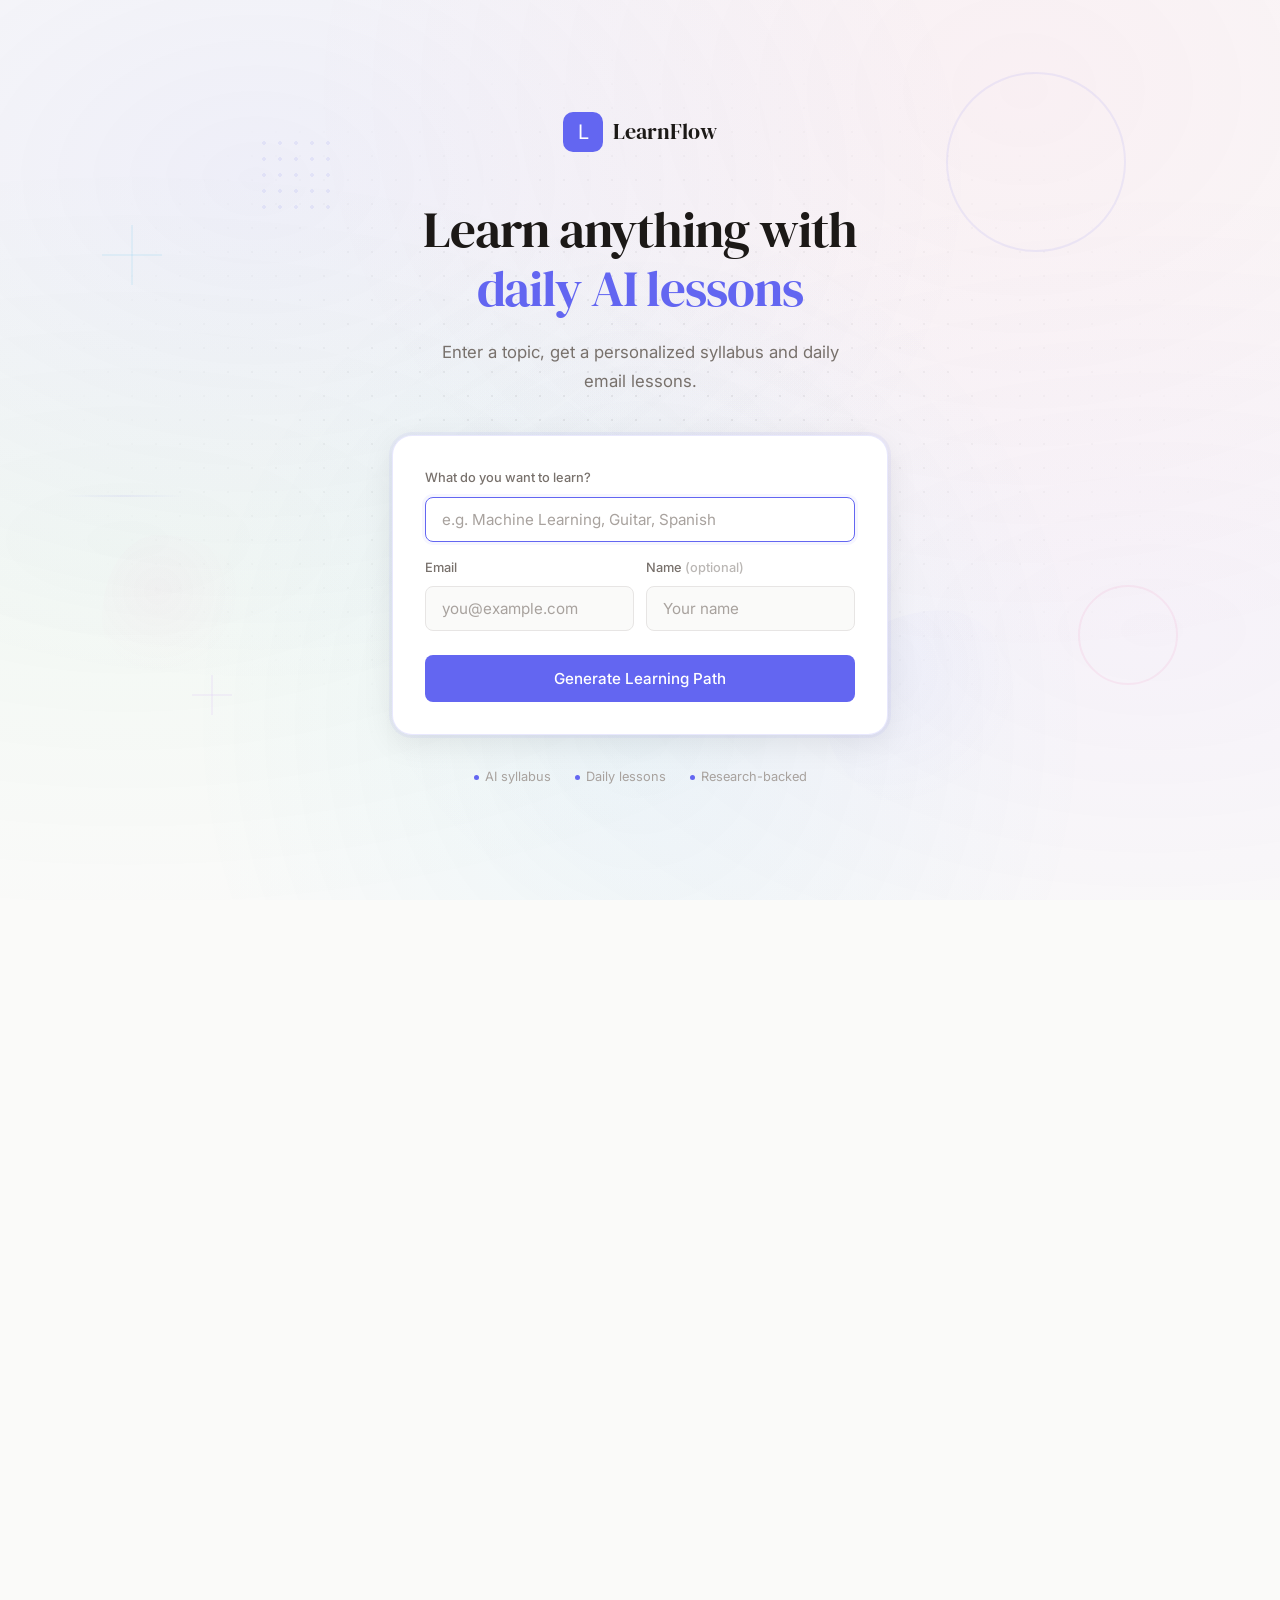
==== frontend/index.html @ 00ff87d6 "feat: initialize frontend project with minimal design system and hero interface" ====
<!DOCTYPE html>
<html lang="en">
<head>
  <meta charset="UTF-8" />
  <meta name="viewport" content="width=device-width, initial-scale=1.0" />
  <title>LearnFlow</title>
  <link rel="stylesheet" href="index.css" />
</head>
<body>

  <section id="hero-view" class="view active">
    <div class="bg-mesh"></div>
    <div class="bg-dots"></div>
    <div class="bg-shapes">
      <div class="shape shape-ring"></div>
      <div class="shape shape-ring shape-ring-sm"></div>
      <div class="shape shape-cross"></div>
      <div class="shape shape-cross shape-cross-sm"></div>
      <div class="shape shape-dots"></div>
      <div class="shape shape-line"></div>
      <div class="shape shape-blob"></div>
      <div class="shape shape-blob shape-blob-sm"></div>
    </div>
    <div class="hero-content">
      <div class="brand">
        <div class="brand-icon">L</div>
        <span class="brand-name">LearnFlow</span>
      </div>

      <h1 class="hero-heading">
        Learn anything with <br /><span class="highlight">daily AI lessons</span>
      </h1>

      <p class="hero-subtitle">
        Enter a topic, get a personalized syllabus and daily email lessons.
      </p>

      <div class="input-card">
        <form id="topic-form">
          <div class="input-group">
            <label for="topic-input">What do you want to learn?</label>
            <input id="topic-input" type="text" placeholder="e.g. Machine Learning, Guitar, Spanish" required />
          </div>

          <div class="input-row">
            <div class="input-group">
              <label for="email-input">Email</label>
              <input id="email-input" type="email" placeholder="you@example.com" required />
            </div>
            <div class="input-group">
              <label for="name-input">Name <span style="opacity:0.5">(optional)</span></label>
              <input id="name-input" type="text" placeholder="Your name" />
            </div>
          </div>

          <button type="submit" class="btn-generate" id="generate-btn">
            <span id="btn-text">Generate Learning Path</span>
            <span class="shimmer" id="btn-shimmer" style="display:none;"></span>
          </button>
        </form>
      </div>

      <div class="features-strip">
        <div class="feature-item"><span class="dot"></span>AI syllabus</div>
        <div class="feature-item"><span class="dot"></span>Daily lessons</div>
        <div class="feature-item"><span class="dot"></span>Research-backed</div>
      </div>
    </div>
  </section>

  <section id="loading-view" class="view">
    <div class="loading-spinner"></div>
    <div class="loading-text">
      <h2 id="loading-topic-label">Designing your syllabus…</h2>
      <p>This takes about 15–30 seconds</p>
    </div>
    <div class="loading-steps">
      <div class="loading-step" id="step-analyze"><span class="step-icon">○</span>Analyzing topic complexity</div>
      <div class="loading-step" id="step-structure"><span class="step-icon">○</span>Structuring learning path</div>
      <div class="loading-step" id="step-generate"><span class="step-icon">○</span>Generating daily lessons</div>
      <div class="loading-step" id="step-save"><span class="step-icon">○</span>Saving your progress</div>
    </div>
  </section>

  <section id="syllabus-view" class="view">
    <div class="syllabus-header">
      <button class="back-btn" id="back-to-hero">← Back</button>
      <div><span class="topic-badge" id="syllabus-topic-badge"></span></div>
      <h1 id="syllabus-title"></h1>
      <p class="meta"><span id="syllabus-days-count"></span> days · Daily lessons sent to <span id="syllabus-user-email"></span></p>
    </div>
    <div class="timeline" id="syllabus-timeline"></div>
  </section>

  <section id="newsletter-view" class="view">
    <div class="newsletter-header">
      <button class="back-btn" id="back-to-syllabus">← Back to Syllabus</button>
    </div>
    <div class="newsletter-content">
      <div class="newsletter-body" id="newsletter-body"></div>
    </div>
  </section>

  <div class="toast-container" id="toast-container"></div>

  <script src="app.js"></script>
</body>
</html>
---- frontend/index.css ----
/* ═══════════════════════════════════════════════════════
   LearnFlow — Light Minimal Design System
   ═══════════════════════════════════════════════════════ */

@import url('https://fonts.googleapis.com/css2?family=Inter:wght@300;400;500;600;700&family=DM+Serif+Display&display=swap');

:root {
  --bg: #fafaf9;
  --bg-elevated: #ffffff;
  --bg-subtle: #f5f5f4;
  --border: #e7e5e4;
  --border-hover: #d6d3d1;

  --text: #1c1917;
  --text-secondary: #78716c;
  --text-muted: #a8a29e;

  --accent: #6366f1;
  --accent-hover: #4f46e5;
  --accent-subtle: rgba(99, 102, 241, 0.06);
  --accent-border: rgba(99, 102, 241, 0.15);

  --success: #059669;
  --success-subtle: rgba(5, 150, 105, 0.06);
  --error: #dc2626;
  --error-subtle: rgba(220, 38, 38, 0.06);

  --radius-sm: 8px;
  --radius-md: 12px;
  --radius-lg: 16px;
  --radius-xl: 20px;

  --shadow-sm: 0 1px 2px rgba(0,0,0,0.04);
  --shadow-md: 0 4px 16px rgba(0,0,0,0.06);
  --shadow-lg: 0 8px 32px rgba(0,0,0,0.08);

  --ease: cubic-bezier(0.4, 0, 0.2, 1);
}

*, *::before, *::after {
  margin: 0;
  padding: 0;
  box-sizing: border-box;
}

html {
  scroll-behavior: smooth;
  -webkit-font-smoothing: antialiased;
}

body {
  font-family: 'Inter', -apple-system, sans-serif;
  background: var(--bg);
  color: var(--text);
  min-height: 100vh;
  line-height: 1.6;
  overflow-x: hidden;
}

/* ── Mesh Gradient Background ─────────────────── */
.bg-mesh {
  position: fixed;
  inset: 0;
  z-index: 0;
  pointer-events: none;
  background:
    radial-gradient(at 20% 20%, rgba(99, 102, 241, 0.08) 0%, transparent 50%),
    radial-gradient(at 80% 10%, rgba(236, 72, 153, 0.06) 0%, transparent 50%),
    radial-gradient(at 50% 80%, rgba(14, 165, 233, 0.06) 0%, transparent 50%),
    radial-gradient(at 90% 70%, rgba(168, 85, 247, 0.05) 0%, transparent 50%),
    radial-gradient(at 10% 60%, rgba(34, 197, 94, 0.04) 0%, transparent 50%);
}

/* ── Dot Grid ─────────────────────────────────── */
.bg-dots {
  position: fixed;
  inset: 0;
  z-index: 0;
  pointer-events: none;
  background-image: radial-gradient(circle, rgba(0,0,0,0.06) 1px, transparent 1px);
  background-size: 24px 24px;
  mask-image: radial-gradient(ellipse 70% 60% at 50% 45%, black 10%, transparent 70%);
  -webkit-mask-image: radial-gradient(ellipse 70% 60% at 50% 45%, black 10%, transparent 70%);
}

/* ── Floating Shapes ──────────────────────────── */
.bg-shapes {
  position: fixed;
  inset: 0;
  z-index: 0;
  pointer-events: none;
  overflow: hidden;
}

.shape {
  position: absolute;
  opacity: 0.6;
}

/* Ring */
.shape-ring {
  width: 180px;
  height: 180px;
  border: 2px solid rgba(99, 102, 241, 0.15);
  border-radius: 50%;
  top: 8%;
  right: 12%;
  animation: floatShape1 22s ease-in-out infinite;
}

.shape-ring-sm {
  width: 100px;
  height: 100px;
  border-color: rgba(236, 72, 153, 0.12);
  top: 65%;
  right: 8%;
  animation: floatShape2 18s ease-in-out infinite;
}

/* Cross */
.shape-cross {
  width: 60px;
  height: 60px;
  top: 25%;
  left: 8%;
  animation: floatShape3 20s ease-in-out infinite, rotateShape 30s linear infinite;
}

.shape-cross::before,
.shape-cross::after {
  content: '';
  position: absolute;
  background: rgba(14, 165, 233, 0.12);
}

.shape-cross::before {
  width: 2px;
  height: 100%;
  left: 50%;
  transform: translateX(-50%);
}

.shape-cross::after {
  width: 100%;
  height: 2px;
  top: 50%;
  transform: translateY(-50%);
}

.shape-cross-sm {
  width: 40px;
  height: 40px;
  top: 75%;
  left: 15%;
  animation: floatShape1 25s ease-in-out infinite, rotateShape 25s linear infinite reverse;
}

.shape-cross-sm::before,
.shape-cross-sm::after {
  background: rgba(168, 85, 247, 0.1);
}

/* Dot cluster */
.shape-dots {
  top: 15%;
  left: 20%;
  width: 80px;
  height: 80px;
  background-image: radial-gradient(circle, rgba(99, 102, 241, 0.15) 2px, transparent 2px);
  background-size: 16px 16px;
  animation: floatShape2 16s ease-in-out infinite;
}

/* Line */
.shape-line {
  width: 120px;
  height: 2px;
  background: linear-gradient(90deg, transparent, rgba(99, 102, 241, 0.12), transparent);
  top: 55%;
  left: 5%;
  animation: floatShape3 14s ease-in-out infinite;
}

/* Blobs */
.shape-blob {
  width: 200px;
  height: 200px;
  bottom: 10%;
  right: 20%;
  background: radial-gradient(circle at 30% 30%, rgba(99, 102, 241, 0.06), transparent 70%);
  border-radius: 60% 40% 50% 50% / 50% 60% 40% 50%;
  animation: floatShape1 24s ease-in-out infinite, morphBlob 12s ease-in-out infinite;
}

.shape-blob-sm {
  width: 140px;
  height: 140px;
  bottom: 25%;
  left: 8%;
  background: radial-gradient(circle at 40% 40%, rgba(236, 72, 153, 0.05), transparent 70%);
  border-radius: 40% 60% 50% 50% / 60% 40% 60% 40%;
  animation: floatShape2 20s ease-in-out infinite, morphBlob 15s ease-in-out infinite reverse;
}

@keyframes floatShape1 {
  0%, 100% { transform: translate(0, 0); }
  33% { transform: translate(20px, -15px); }
  66% { transform: translate(-10px, 10px); }
}

@keyframes floatShape2 {
  0%, 100% { transform: translate(0, 0); }
  33% { transform: translate(-15px, 20px); }
  66% { transform: translate(10px, -10px); }
}

@keyframes floatShape3 {
  0%, 100% { transform: translate(0, 0); }
  33% { transform: translate(15px, 15px); }
  66% { transform: translate(-15px, -5px); }
}

@keyframes rotateShape {
  to { transform: rotate(360deg); }
}

@keyframes morphBlob {
  0%, 100% { border-radius: 60% 40% 50% 50% / 50% 60% 40% 50%; }
  50% { border-radius: 40% 60% 40% 60% / 60% 40% 60% 40%; }
}

/* ── Views ──────────────────────────────────────── */
.view {
  display: none;
  opacity: 0;
  transition: opacity 0.5s var(--ease);
}
.view.active {
  display: block;
  opacity: 1;
}

/* ═══════════════════════════════════════════════════════
   HERO
   ═══════════════════════════════════════════════════════ */
#hero-view {
  min-height: 100vh;
  display: flex;
  align-items: center;
  justify-content: center;
  position: relative;
}

.hero-content {
  position: relative;
  z-index: 1;
  max-width: 560px;
  padding: 2rem;
  text-align: center;
  animation: fadeUp 0.8s var(--ease) both;
}

@keyframes fadeUp {
  from { opacity: 0; transform: translateY(20px); }
  to { opacity: 1; transform: translateY(0); }
}

.brand {
  display: inline-flex;
  align-items: center;
  gap: 10px;
  margin-bottom: 3rem;
}

.brand-icon {
  width: 40px;
  height: 40px;
  background: var(--accent);
  border-radius: 10px;
  display: flex;
  align-items: center;
  justify-content: center;
  font-size: 20px;
  color: white;
}

.brand-name {
  font-family: 'DM Serif Display', serif;
  font-size: 1.4rem;
  color: var(--text);
}

.hero-heading {
  font-family: 'DM Serif Display', serif;
  font-size: clamp(2.2rem, 5vw, 3.2rem);
  font-weight: 400;
  line-height: 1.15;
  margin-bottom: 1.25rem;
  letter-spacing: -0.02em;
}

.hero-heading .highlight {
  color: var(--accent);
}

.hero-subtitle {
  font-size: 1.05rem;
  color: var(--text-secondary);
  line-height: 1.7;
  margin-bottom: 2.5rem;
  max-width: 440px;
  margin-left: auto;
  margin-right: auto;
}

/* Input Card */
.input-card {
  background: var(--bg-elevated);
  border: 1px solid var(--border);
  border-radius: var(--radius-xl);
  padding: 2rem;
  box-shadow: var(--shadow-md);
  transition: box-shadow 0.3s var(--ease), border-color 0.3s var(--ease);
}

.input-card:focus-within {
  border-color: var(--accent-border);
  box-shadow: var(--shadow-lg), 0 0 0 3px var(--accent-subtle);
}

.input-group {
  margin-bottom: 1rem;
  text-align: left;
}

.input-group label {
  display: block;
  font-size: 0.8rem;
  font-weight: 500;
  color: var(--text-secondary);
  margin-bottom: 0.5rem;
}

.input-group input {
  width: 100%;
  padding: 12px 16px;
  background: var(--bg);
  border: 1px solid var(--border);
  border-radius: var(--radius-sm);
  color: var(--text);
  font-family: 'Inter', sans-serif;
  font-size: 0.95rem;
  outline: none;
  transition: all 0.2s var(--ease);
}

.input-group input::placeholder {
  color: var(--text-muted);
}

.input-group input:focus {
  border-color: var(--accent);
  background: var(--bg-elevated);
  box-shadow: 0 0 0 3px var(--accent-subtle);
}

.input-row {
  display: grid;
  grid-template-columns: 1fr 1fr;
  gap: 0.75rem;
}

.btn-generate {
  width: 100%;
  padding: 14px;
  margin-top: 0.5rem;
  background: var(--accent);
  border: none;
  border-radius: var(--radius-sm);
  color: white;
  font-family: 'Inter', sans-serif;
  font-size: 0.95rem;
  font-weight: 500;
  cursor: pointer;
  position: relative;
  overflow: hidden;
  transition: background 0.2s var(--ease), transform 0.15s var(--ease);
}

.btn-generate:hover:not(:disabled) {
  background: var(--accent-hover);
}

.btn-generate:active:not(:disabled) {
  transform: scale(0.98);
}

.btn-generate:disabled {
  opacity: 0.5;
  cursor: not-allowed;
}

.features-strip {
  display: flex;
  justify-content: center;
  gap: 1.5rem;
  margin-top: 2rem;
  flex-wrap: wrap;
}

.feature-item {
  display: flex;
  align-items: center;
  gap: 6px;
  color: var(--text-muted);
  font-size: 0.8rem;
}

.feature-item .dot {
  width: 5px;
  height: 5px;
  border-radius: 50%;
  background: var(--accent);
}

/* ═══════════════════════════════════════════════════════
   LOADING
   ═══════════════════════════════════════════════════════ */
#loading-view {
  min-height: 100vh;
  display: flex;
  flex-direction: column;
  align-items: center;
  justify-content: center;
  gap: 2rem;
}

.loading-spinner {
  width: 48px;
  height: 48px;
  border: 3px solid var(--border);
  border-top-color: var(--accent);
  border-radius: 50%;
  animation: spin 0.8s linear infinite;
}

@keyframes spin {
  to { transform: rotate(360deg); }
}

.loading-text {
  text-align: center;
}

.loading-text h2 {
  font-family: 'DM Serif Display', serif;
  font-size: 1.3rem;
  font-weight: 400;
  margin-bottom: 0.4rem;
}

.loading-text p {
  color: var(--text-secondary);
  font-size: 0.9rem;
}

.loading-steps {
  display: flex;
  flex-direction: column;
  gap: 0.6rem;
  margin-top: 0.5rem;
}

.loading-step {
  display: flex;
  align-items: center;
  gap: 8px;
  color: var(--text-muted);
  font-size: 0.85rem;
  transition: color 0.3s var(--ease);
}

.loading-step.active {
  color: var(--accent);
}

.loading-step.done {
  color: var(--success);
}

.loading-step .step-icon {
  width: 18px;
  height: 18px;
  border-radius: 50%;
  border: 2px solid currentColor;
  display: flex;
  align-items: center;
  justify-content: center;
  font-size: 9px;
  flex-shrink: 0;
}

.loading-step.active .step-icon {
  border-color: var(--accent);
  animation: pulse 1.5s infinite;
}

.loading-step.done .step-icon {
  border-color: var(--success);
  background: var(--success);
  color: white;
}

@keyframes pulse {
  0%, 100% { box-shadow: 0 0 0 0 var(--accent-subtle); }
  50% { box-shadow: 0 0 0 6px transparent; }
}

/* ═══════════════════════════════════════════════════════
   SYLLABUS
   ═══════════════════════════════════════════════════════ */
#syllabus-view {
  min-height: 100vh;
  padding: 2rem;
}

.syllabus-header {
  max-width: 680px;
  margin: 0 auto 3rem;
  text-align: center;
  animation: fadeUp 0.6s var(--ease) both;
}

.syllabus-header .back-btn {
  background: none;
  border: 1px solid var(--border);
  color: var(--text-secondary);
  padding: 6px 14px;
  border-radius: 99px;
  font-size: 0.8rem;
  cursor: pointer;
  transition: all 0.2s var(--ease);
  margin-bottom: 2rem;
  display: inline-flex;
  align-items: center;
  gap: 4px;
  font-family: 'Inter', sans-serif;
}

.syllabus-header .back-btn:hover {
  border-color: var(--accent);
  color: var(--accent);
}

.topic-badge {
  display: inline-block;
  padding: 4px 12px;
  background: var(--accent-subtle);
  border: 1px solid var(--accent-border);
  border-radius: 99px;
  color: var(--accent);
  font-size: 0.75rem;
  font-weight: 600;
  text-transform: uppercase;
  letter-spacing: 1px;
  margin-bottom: 1rem;
}

.syllabus-header h1 {
  font-family: 'DM Serif Display', serif;
  font-size: clamp(1.6rem, 4vw, 2.4rem);
  font-weight: 400;
  margin-bottom: 0.5rem;
  letter-spacing: -0.01em;
}

.syllabus-header .meta {
  color: var(--text-secondary);
  font-size: 0.9rem;
}

.syllabus-header .meta span {
  color: var(--text);
  font-weight: 500;
}

.timeline {
  max-width: 600px;
  margin: 0 auto;
  position: relative;
  padding-left: 32px;
}

.timeline::before {
  content: '';
  position: absolute;
  left: 7px;
  top: 0;
  bottom: 0;
  width: 1px;
  background: var(--border);
}

.timeline-card {
  position: relative;
  margin-bottom: 1rem;
  opacity: 0;
  transform: translateX(-16px);
  animation: slideCard 0.4s var(--ease) forwards;
}

.timeline-card::before {
  content: '';
  position: absolute;
  left: -29px;
  top: 20px;
  width: 9px;
  height: 9px;
  border-radius: 50%;
  background: var(--accent);
  border: 2px solid var(--bg);
  z-index: 1;
}

@keyframes slideCard {
  to { opacity: 1; transform: translateX(0); }
}

.day-card {
  background: var(--bg-elevated);
  border: 1px solid var(--border);
  border-radius: var(--radius-md);
  padding: 1.25rem;
  cursor: pointer;
  transition: all 0.2s var(--ease);
}

.day-card:hover {
  border-color: var(--accent-border);
  box-shadow: var(--shadow-md);
}

.day-card-header {
  display: flex;
  align-items: center;
  justify-content: space-between;
  margin-bottom: 0.5rem;
}

.day-number {
  font-size: 0.7rem;
  font-weight: 600;
  color: var(--accent);
  text-transform: uppercase;
  letter-spacing: 1.5px;
}

.day-arrow {
  color: var(--text-muted);
  font-size: 1rem;
  transition: transform 0.2s var(--ease), color 0.2s;
}

.day-card:hover .day-arrow {
  transform: translateX(3px);
  color: var(--accent);
}

.day-title {
  font-family: 'DM Serif Display', serif;
  font-size: 1.1rem;
  font-weight: 400;
  margin-bottom: 0.4rem;
  line-height: 1.35;
}

.day-description {
  font-size: 0.85rem;
  color: var(--text-secondary);
  line-height: 1.6;
  margin-bottom: 0.6rem;
}

.day-concepts {
  display: flex;
  flex-wrap: wrap;
  gap: 6px;
}

.concept-tag {
  padding: 3px 10px;
  background: var(--bg-subtle);
  border: 1px solid var(--border);
  border-radius: 99px;
  font-size: 0.7rem;
  color: var(--text-secondary);
  font-weight: 500;
}

/* ═══════════════════════════════════════════════════════
   NEWSLETTER
   ═══════════════════════════════════════════════════════ */
#newsletter-view {
  min-height: 100vh;
  padding: 2rem;
}

.newsletter-header {
  max-width: 680px;
  margin: 0 auto 2rem;
  animation: fadeUp 0.5s var(--ease) both;
}

.newsletter-header .back-btn {
  background: none;
  border: 1px solid var(--border);
  color: var(--text-secondary);
  padding: 6px 14px;
  border-radius: 99px;
  font-size: 0.8rem;
  cursor: pointer;
  transition: all 0.2s var(--ease);
  display: inline-flex;
  align-items: center;
  gap: 4px;
  font-family: 'Inter', sans-serif;
}

.newsletter-header .back-btn:hover {
  border-color: var(--accent);
  color: var(--accent);
}

.newsletter-content {
  max-width: 680px;
  margin: 0 auto;
  background: var(--bg-elevated);
  border: 1px solid var(--border);
  border-radius: var(--radius-xl);
  padding: 3rem;
  box-shadow: var(--shadow-sm);
  animation: fadeUp 0.6s var(--ease) 0.1s both;
}

.newsletter-body h1 {
  font-family: 'DM Serif Display', serif;
  font-size: 2rem;
  font-weight: 400;
  margin-bottom: 1.5rem;
  letter-spacing: -0.01em;
}

.newsletter-body h2 {
  font-family: 'DM Serif Display', serif;
  font-size: 1.35rem;
  font-weight: 400;
  margin: 2rem 0 0.75rem;
  padding-bottom: 0.4rem;
  border-bottom: 1px solid var(--border);
}

.newsletter-body h3 {
  font-size: 1rem;
  font-weight: 600;
  margin: 1.25rem 0 0.4rem;
  color: var(--accent);
}

.newsletter-body p {
  color: var(--text-secondary);
  margin-bottom: 1rem;
  line-height: 1.8;
}

.newsletter-body strong {
  color: var(--text);
  font-weight: 600;
}

.newsletter-body hr {
  border: none;
  height: 1px;
  background: var(--border);
  margin: 1.5rem 0;
}

.newsletter-body blockquote {
  border-left: 3px solid var(--accent);
  padding: 0.75rem 1.25rem;
  margin: 1.25rem 0;
  background: var(--accent-subtle);
  border-radius: 0 var(--radius-sm) var(--radius-sm) 0;
}

.newsletter-body blockquote p {
  color: var(--text);
  margin-bottom: 0;
}

.newsletter-body blockquote.example-block {
  border-left-color: var(--text-muted);
  background: var(--bg-subtle);
}

.newsletter-body blockquote.example-block .block-label {
  color: var(--text-secondary);
  font-weight: 600;
}

.newsletter-body a {
  color: var(--accent);
  text-decoration: none;
  border-bottom: 1px solid transparent;
  transition: border-color 0.2s;
}

.newsletter-body a:hover {
  border-bottom-color: var(--accent);
}

.newsletter-body ul, .newsletter-body ol {
  padding-left: 1.25rem;
  margin-bottom: 1rem;
}

.newsletter-body li {
  color: var(--text-secondary);
  margin-bottom: 0.3rem;
  line-height: 1.7;
}

.newsletter-body code {
  padding: 2px 6px;
  background: var(--bg-subtle);
  border-radius: 4px;
  font-size: 0.85em;
  color: var(--accent);
}

.newsletter-body pre {
  background: var(--bg-subtle);
  border: 1px solid var(--border);
  border-radius: var(--radius-sm);
  padding: 1rem;
  overflow-x: auto;
  margin: 1.25rem 0;
}

.newsletter-body pre code {
  background: none;
  padding: 0;
  color: var(--text);
}

/* Skeleton */
.newsletter-skeleton {
  animation: fadeUp 0.4s var(--ease) both;
}

.skeleton-line {
  height: 14px;
  background: linear-gradient(90deg, var(--bg-subtle) 25%, #e7e5e4 50%, var(--bg-subtle) 75%);
  background-size: 200% 100%;
  border-radius: 4px;
  margin-bottom: 8px;
  animation: shimmer 1.5s infinite;
}

.skeleton-line.short { width: 60%; }
.skeleton-line.medium { width: 80%; }
.skeleton-line.heading {
  height: 24px;
  width: 70%;
  margin-bottom: 16px;
  border-radius: 6px;
}

@keyframes shimmer {
  0% { background-position: 200% 0; }
  100% { background-position: -200% 0; }
}

/* ═══════════════════════════════════════════════════════
   TOAST
   ═══════════════════════════════════════════════════════ */
.toast-container {
  position: fixed;
  top: 20px;
  right: 20px;
  z-index: 9999;
  display: flex;
  flex-direction: column;
  gap: 8px;
}

.toast {
  padding: 12px 16px;
  border-radius: var(--radius-sm);
  background: var(--bg-elevated);
  border: 1px solid var(--border);
  color: var(--text);
  font-size: 0.85rem;
  min-width: 260px;
  max-width: 380px;
  box-shadow: var(--shadow-lg);
  animation: toastIn 0.35s var(--ease) both;
  display: flex;
  align-items: center;
  gap: 8px;
}

.toast.error { border-left: 3px solid var(--error); }
.toast.success { border-left: 3px solid var(--success); }
.toast.info { border-left: 3px solid var(--accent); }

.toast.exit {
  animation: toastOut 0.25s var(--ease) forwards;
}

@keyframes toastIn {
  from { opacity: 0; transform: translateX(30px); }
  to { opacity: 1; transform: translateX(0); }
}

@keyframes toastOut {
  to { opacity: 0; transform: translateX(30px); }
}

/* ═══════════════════════════════════════════════════════
   RESPONSIVE
   ═══════════════════════════════════════════════════════ */
@media (max-width: 768px) {
  .hero-content { padding: 1.5rem; }
  .input-row { grid-template-columns: 1fr; }
  .input-card { padding: 1.5rem; }
  .features-strip { gap: 1rem; }
  .newsletter-content { padding: 1.5rem; }
  .timeline { padding-left: 24px; }
  .timeline-card::before { left: -21px; width: 7px; height: 7px; }
  .timeline::before { left: 5px; }
}

@media (max-width: 480px) {
  .hero-heading { font-size: 1.8rem; }
  .hero-subtitle { font-size: 0.95rem; }
  .syllabus-header h1 { font-size: 1.5rem; }
  .day-card { padding: 1rem; }
  .newsletter-body h1 { font-size: 1.4rem; }
}
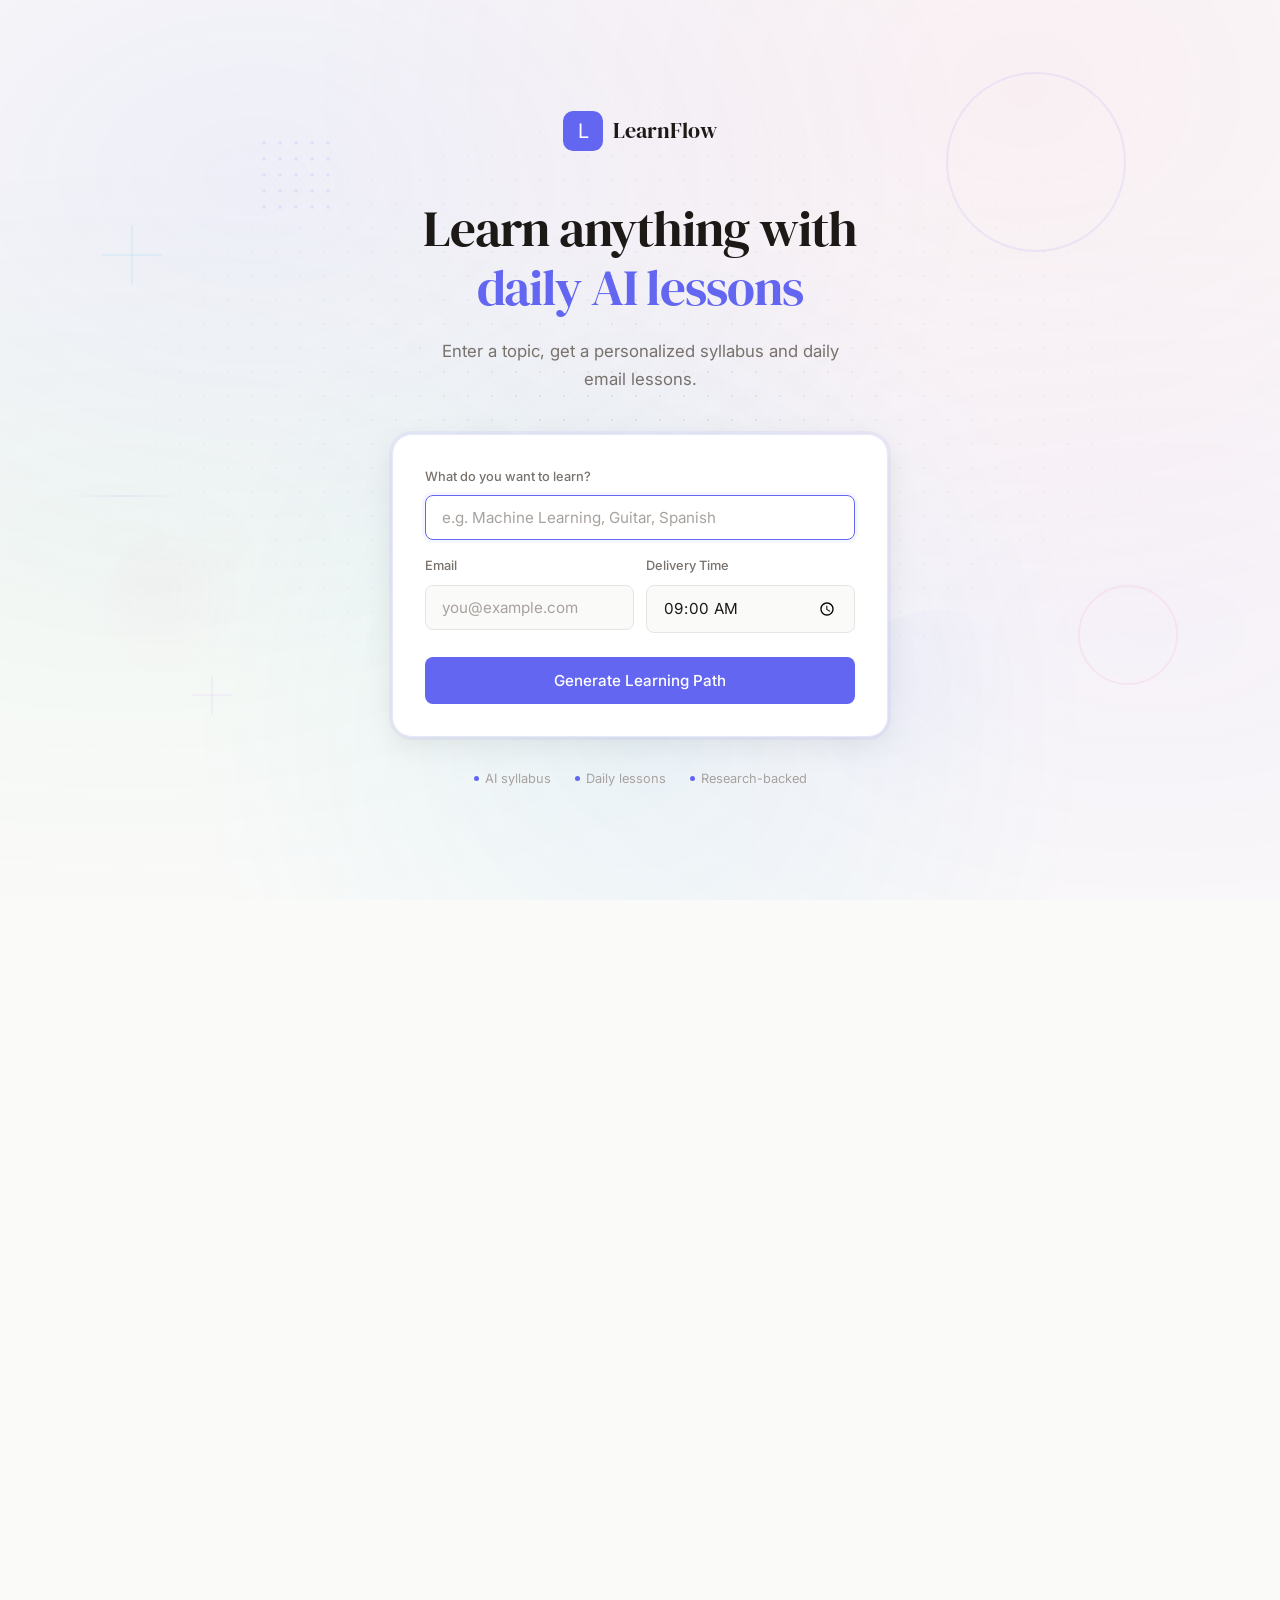
==== commit 5ab09bd3: "feat: implement user subscription and unsubscription endpoints with database schema updates and also" ====
--- a/frontend/index.html
+++ b/frontend/index.html
@@ -48,8 +48,8 @@
               <input id="email-input" type="email" placeholder="you@example.com" required />
             </div>
             <div class="input-group">
-              <label for="name-input">Name <span style="opacity:0.5">(optional)</span></label>
-              <input id="name-input" type="text" placeholder="Your name" />
+              <label for="delivery-time-input">Delivery Time</label>
+              <input id="delivery-time-input" type="time" value="09:00" required />
             </div>
           </div>
 
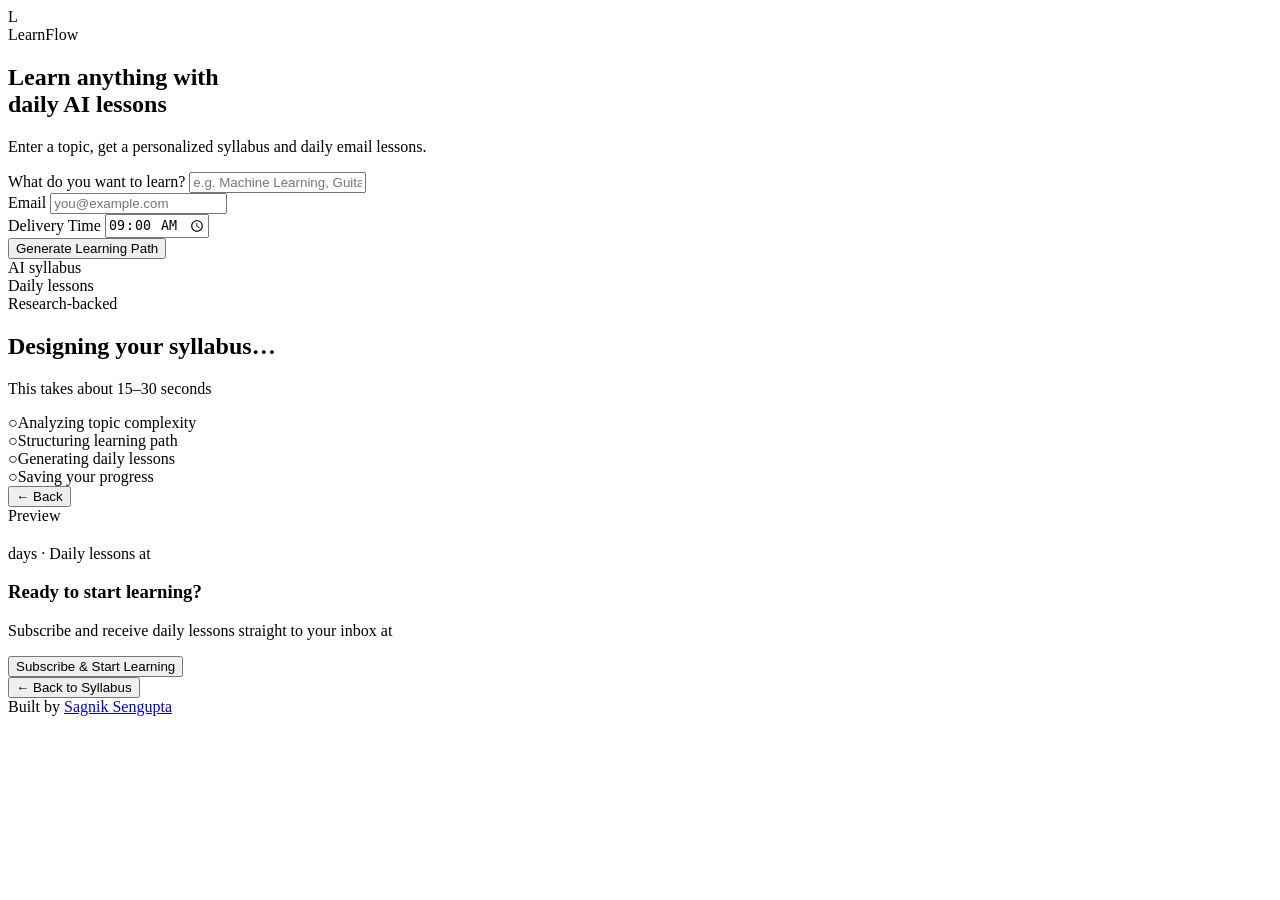
==== commit 3d013ead: "refactor: update subscription flow, standardize API routes, and improve frontend UI layout to show t" ====
--- a/frontend/index.html
+++ b/frontend/index.html
@@ -4,7 +4,7 @@
   <meta charset="UTF-8" />
   <meta name="viewport" content="width=device-width, initial-scale=1.0" />
   <title>LearnFlow</title>
-  <link rel="stylesheet" href="index.css" />
+  <link rel="stylesheet" href="/static/index.css" />
 </head>
 <body>
 
@@ -85,11 +85,22 @@
   <section id="syllabus-view" class="view">
     <div class="syllabus-header">
       <button class="back-btn" id="back-to-hero">← Back</button>
-      <div><span class="topic-badge" id="syllabus-topic-badge"></span></div>
+      <div><span class="topic-badge" id="syllabus-topic-badge"></span><span class="preview-badge">Preview</span></div>
       <h1 id="syllabus-title"></h1>
-      <p class="meta"><span id="syllabus-days-count"></span> days · Daily lessons sent to <span id="syllabus-user-email"></span></p>
+      <p class="meta"><span id="syllabus-days-count"></span> days · Daily lessons at <span id="syllabus-delivery-time"></span></p>
     </div>
-    <div class="timeline" id="syllabus-timeline"></div>
+    <div class="bento-grid" id="syllabus-bento"></div>
+    <div class="subscribe-section" id="subscribe-section">
+      <div class="subscribe-card">
+        <div class="subscribe-info">
+          <h3>Ready to start learning?</h3>
+          <p>Subscribe and receive daily lessons straight to your inbox at <span id="subscribe-time-display"></span></p>
+        </div>
+        <button class="btn-subscribe" id="btn-subscribe">
+          <span id="btn-subscribe-text">Subscribe & Start Learning</span>
+        </button>
+      </div>
+    </div>
   </section>
 
   <section id="newsletter-view" class="view">
@@ -102,7 +113,8 @@
   </section>
 
   <div class="toast-container" id="toast-container"></div>
+  <footer class="site-footer"><span>Built by <a href="https://github.com/Sagnik2503/LearnFLow" target="_blank">Sagnik Sengupta</a></span></footer>
 
-  <script src="app.js"></script>
+  <script src="/static/app.js"></script>
 </body>
 </html>
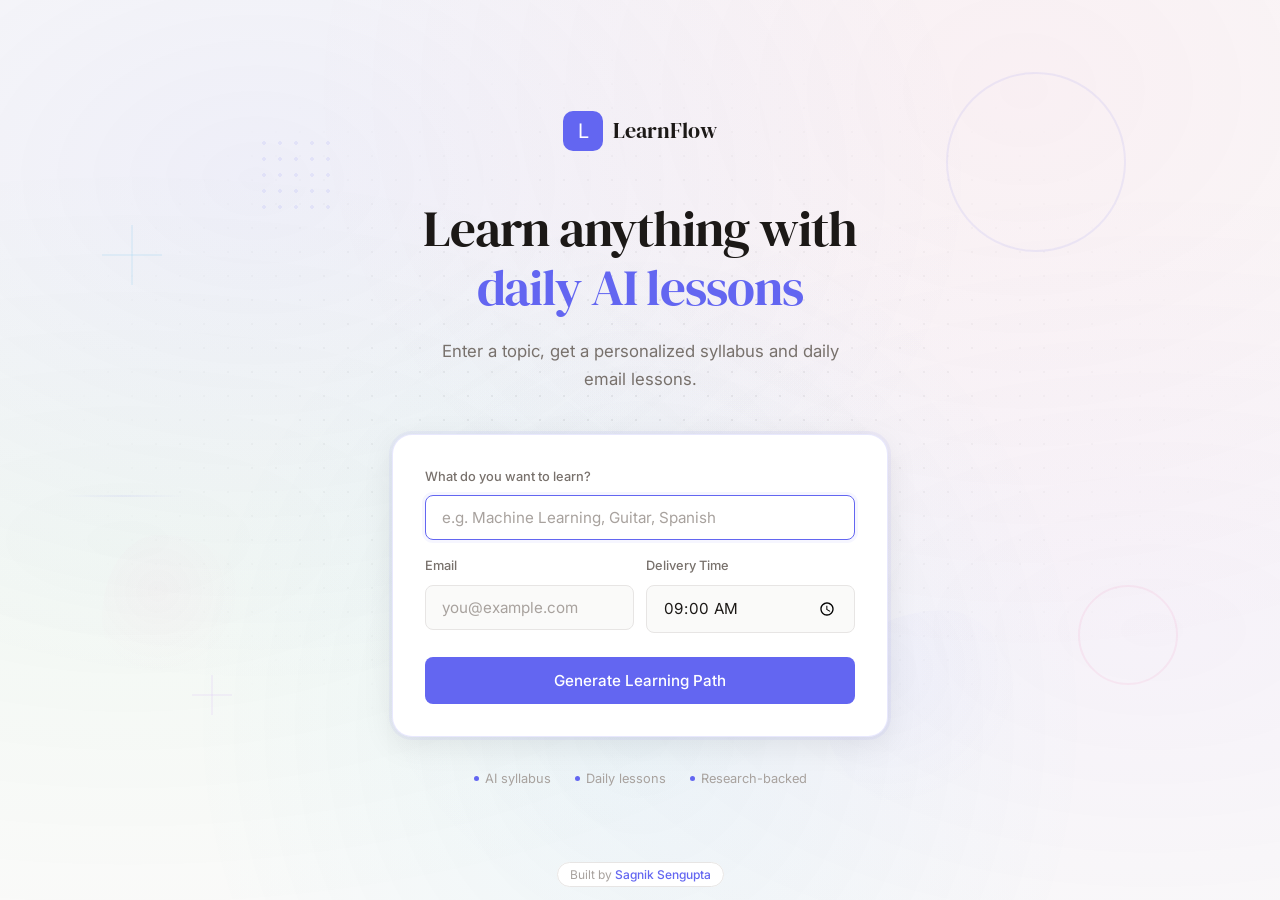
==== commit 3fe3eba1: "refactor: restructure frontend assets, add backend environment configuration, and document agent ins" ====
--- a/frontend/index.html
+++ b/frontend/index.html
@@ -4,7 +4,7 @@
   <meta charset="UTF-8" />
   <meta name="viewport" content="width=device-width, initial-scale=1.0" />
   <title>LearnFlow</title>
-  <link rel="stylesheet" href="/static/index.css" />
+  <link rel="stylesheet" href="index.css" />
 </head>
 <body>
 
@@ -115,6 +115,7 @@
   <div class="toast-container" id="toast-container"></div>
   <footer class="site-footer"><span>Built by <a href="https://github.com/Sagnik2503/LearnFLow" target="_blank">Sagnik Sengupta</a></span></footer>
 
-  <script src="/static/app.js"></script>
+  <script src="config.js"></script>
+  <script src="app.js"></script>
 </body>
 </html>
--- a/frontend/index.css
+++ b/frontend/index.css
@@ -0,0 +1,1069 @@
+/* ═══════════════════════════════════════════════════════
+   LearnFlow — Light Minimal Design System
+   ═══════════════════════════════════════════════════════ */
+
+@import url('https://fonts.googleapis.com/css2?family=Inter:wght@300;400;500;600;700&family=DM+Serif+Display&display=swap');
+
+:root {
+  --bg: #fafaf9;
+  --bg-elevated: #ffffff;
+  --bg-subtle: #f5f5f4;
+  --border: #e7e5e4;
+  --border-hover: #d6d3d1;
+
+  --text: #1c1917;
+  --text-secondary: #78716c;
+  --text-muted: #a8a29e;
+
+  --accent: #6366f1;
+  --accent-hover: #4f46e5;
+  --accent-subtle: rgba(99, 102, 241, 0.06);
+  --accent-border: rgba(99, 102, 241, 0.15);
+
+  --success: #059669;
+  --success-subtle: rgba(5, 150, 105, 0.06);
+  --error: #dc2626;
+  --error-subtle: rgba(220, 38, 38, 0.06);
+
+  --radius-sm: 8px;
+  --radius-md: 12px;
+  --radius-lg: 16px;
+  --radius-xl: 20px;
+
+  --shadow-sm: 0 1px 2px rgba(0,0,0,0.04);
+  --shadow-md: 0 4px 16px rgba(0,0,0,0.06);
+  --shadow-lg: 0 8px 32px rgba(0,0,0,0.08);
+
+  --ease: cubic-bezier(0.4, 0, 0.2, 1);
+}
+
+*, *::before, *::after {
+  margin: 0;
+  padding: 0;
+  box-sizing: border-box;
+}
+
+html {
+  scroll-behavior: smooth;
+  -webkit-font-smoothing: antialiased;
+}
+
+body {
+  font-family: 'Inter', -apple-system, sans-serif;
+  background: var(--bg);
+  color: var(--text);
+  min-height: 100vh;
+  line-height: 1.6;
+  overflow-x: hidden;
+}
+
+/* ── Mesh Gradient Background ─────────────────── */
+.bg-mesh {
+  position: fixed;
+  inset: 0;
+  z-index: 0;
+  pointer-events: none;
+  background:
+    radial-gradient(at 20% 20%, rgba(99, 102, 241, 0.08) 0%, transparent 50%),
+    radial-gradient(at 80% 10%, rgba(236, 72, 153, 0.06) 0%, transparent 50%),
+    radial-gradient(at 50% 80%, rgba(14, 165, 233, 0.06) 0%, transparent 50%),
+    radial-gradient(at 90% 70%, rgba(168, 85, 247, 0.05) 0%, transparent 50%),
+    radial-gradient(at 10% 60%, rgba(34, 197, 94, 0.04) 0%, transparent 50%);
+}
+
+/* ── Dot Grid ─────────────────────────────────── */
+.bg-dots {
+  position: fixed;
+  inset: 0;
+  z-index: 0;
+  pointer-events: none;
+  background-image: radial-gradient(circle, rgba(0,0,0,0.06) 1px, transparent 1px);
+  background-size: 24px 24px;
+  mask-image: radial-gradient(ellipse 70% 60% at 50% 45%, black 10%, transparent 70%);
+  -webkit-mask-image: radial-gradient(ellipse 70% 60% at 50% 45%, black 10%, transparent 70%);
+}
+
+/* ── Floating Shapes ──────────────────────────── */
+.bg-shapes {
+  position: fixed;
+  inset: 0;
+  z-index: 0;
+  pointer-events: none;
+  overflow: hidden;
+}
+
+.shape {
+  position: absolute;
+  opacity: 0.6;
+}
+
+/* Ring */
+.shape-ring {
+  width: 180px;
+  height: 180px;
+  border: 2px solid rgba(99, 102, 241, 0.15);
+  border-radius: 50%;
+  top: 8%;
+  right: 12%;
+  animation: floatShape1 22s ease-in-out infinite;
+}
+
+.shape-ring-sm {
+  width: 100px;
+  height: 100px;
+  border-color: rgba(236, 72, 153, 0.12);
+  top: 65%;
+  right: 8%;
+  animation: floatShape2 18s ease-in-out infinite;
+}
+
+/* Cross */
+.shape-cross {
+  width: 60px;
+  height: 60px;
+  top: 25%;
+  left: 8%;
+  animation: floatShape3 20s ease-in-out infinite, rotateShape 30s linear infinite;
+}
+
+.shape-cross::before,
+.shape-cross::after {
+  content: '';
+  position: absolute;
+  background: rgba(14, 165, 233, 0.12);
+}
+
+.shape-cross::before {
+  width: 2px;
+  height: 100%;
+  left: 50%;
+  transform: translateX(-50%);
+}
+
+.shape-cross::after {
+  width: 100%;
+  height: 2px;
+  top: 50%;
+  transform: translateY(-50%);
+}
+
+.shape-cross-sm {
+  width: 40px;
+  height: 40px;
+  top: 75%;
+  left: 15%;
+  animation: floatShape1 25s ease-in-out infinite, rotateShape 25s linear infinite reverse;
+}
+
+.shape-cross-sm::before,
+.shape-cross-sm::after {
+  background: rgba(168, 85, 247, 0.1);
+}
+
+/* Dot cluster */
+.shape-dots {
+  top: 15%;
+  left: 20%;
+  width: 80px;
+  height: 80px;
+  background-image: radial-gradient(circle, rgba(99, 102, 241, 0.15) 2px, transparent 2px);
+  background-size: 16px 16px;
+  animation: floatShape2 16s ease-in-out infinite;
+}
+
+/* Line */
+.shape-line {
+  width: 120px;
+  height: 2px;
+  background: linear-gradient(90deg, transparent, rgba(99, 102, 241, 0.12), transparent);
+  top: 55%;
+  left: 5%;
+  animation: floatShape3 14s ease-in-out infinite;
+}
+
+/* Blobs */
+.shape-blob {
+  width: 200px;
+  height: 200px;
+  bottom: 10%;
+  right: 20%;
+  background: radial-gradient(circle at 30% 30%, rgba(99, 102, 241, 0.06), transparent 70%);
+  border-radius: 60% 40% 50% 50% / 50% 60% 40% 50%;
+  animation: floatShape1 24s ease-in-out infinite, morphBlob 12s ease-in-out infinite;
+}
+
+.shape-blob-sm {
+  width: 140px;
+  height: 140px;
+  bottom: 25%;
+  left: 8%;
+  background: radial-gradient(circle at 40% 40%, rgba(236, 72, 153, 0.05), transparent 70%);
+  border-radius: 40% 60% 50% 50% / 60% 40% 60% 40%;
+  animation: floatShape2 20s ease-in-out infinite, morphBlob 15s ease-in-out infinite reverse;
+}
+
+@keyframes floatShape1 {
+  0%, 100% { transform: translate(0, 0); }
+  33% { transform: translate(20px, -15px); }
+  66% { transform: translate(-10px, 10px); }
+}
+
+@keyframes floatShape2 {
+  0%, 100% { transform: translate(0, 0); }
+  33% { transform: translate(-15px, 20px); }
+  66% { transform: translate(10px, -10px); }
+}
+
+@keyframes floatShape3 {
+  0%, 100% { transform: translate(0, 0); }
+  33% { transform: translate(15px, 15px); }
+  66% { transform: translate(-15px, -5px); }
+}
+
+@keyframes rotateShape {
+  to { transform: rotate(360deg); }
+}
+
+@keyframes morphBlob {
+  0%, 100% { border-radius: 60% 40% 50% 50% / 50% 60% 40% 50%; }
+  50% { border-radius: 40% 60% 40% 60% / 60% 40% 60% 40%; }
+}
+
+/* ── Views ──────────────────────────────────────── */
+.view {
+  display: none;
+  opacity: 0;
+  transition: opacity 0.5s var(--ease);
+}
+.view.active {
+  display: flex;
+  flex-direction: column;
+  opacity: 1;
+}
+
+/* ═══════════════════════════════════════════════════════
+   HERO
+   ═══════════════════════════════════════════════════════ */
+#hero-view {
+  height: 100vh;
+  overflow: hidden;
+  align-items: center;
+  justify-content: center;
+  position: relative;
+}
+
+.hero-content {
+  position: relative;
+  z-index: 1;
+  max-width: 560px;
+  padding: 2rem;
+  text-align: center;
+  animation: fadeUp 0.8s var(--ease) both;
+}
+
+@keyframes fadeUp {
+  from { opacity: 0; transform: translateY(20px); }
+  to { opacity: 1; transform: translateY(0); }
+}
+
+.brand {
+  display: inline-flex;
+  align-items: center;
+  gap: 10px;
+  margin-bottom: 3rem;
+}
+
+.brand-icon {
+  width: 40px;
+  height: 40px;
+  background: var(--accent);
+  border-radius: 10px;
+  display: flex;
+  align-items: center;
+  justify-content: center;
+  font-size: 20px;
+  color: white;
+}
+
+.brand-name {
+  font-family: 'DM Serif Display', serif;
+  font-size: 1.4rem;
+  color: var(--text);
+}
+
+.hero-heading {
+  font-family: 'DM Serif Display', serif;
+  font-size: clamp(2.2rem, 5vw, 3.2rem);
+  font-weight: 400;
+  line-height: 1.15;
+  margin-bottom: 1.25rem;
+  letter-spacing: -0.02em;
+}
+
+.hero-heading .highlight {
+  color: var(--accent);
+}
+
+.hero-subtitle {
+  font-size: 1.05rem;
+  color: var(--text-secondary);
+  line-height: 1.7;
+  margin-bottom: 2.5rem;
+  max-width: 440px;
+  margin-left: auto;
+  margin-right: auto;
+}
+
+/* Input Card */
+.input-card {
+  background: var(--bg-elevated);
+  border: 1px solid var(--border);
+  border-radius: var(--radius-xl);
+  padding: 2rem;
+  box-shadow: var(--shadow-md);
+  transition: box-shadow 0.3s var(--ease), border-color 0.3s var(--ease);
+}
+
+.input-card:focus-within {
+  border-color: var(--accent-border);
+  box-shadow: var(--shadow-lg), 0 0 0 3px var(--accent-subtle);
+}
+
+.input-group {
+  margin-bottom: 1rem;
+  text-align: left;
+}
+
+.input-group label {
+  display: block;
+  font-size: 0.8rem;
+  font-weight: 500;
+  color: var(--text-secondary);
+  margin-bottom: 0.5rem;
+}
+
+.input-group input {
+  width: 100%;
+  padding: 12px 16px;
+  background: var(--bg);
+  border: 1px solid var(--border);
+  border-radius: var(--radius-sm);
+  color: var(--text);
+  font-family: 'Inter', sans-serif;
+  font-size: 0.95rem;
+  outline: none;
+  transition: all 0.2s var(--ease);
+}
+
+.input-group input::placeholder {
+  color: var(--text-muted);
+}
+
+.input-group input:focus {
+  border-color: var(--accent);
+  background: var(--bg-elevated);
+  box-shadow: 0 0 0 3px var(--accent-subtle);
+}
+
+.input-row {
+  display: grid;
+  grid-template-columns: 1fr 1fr;
+  gap: 0.75rem;
+}
+
+.btn-generate {
+  width: 100%;
+  padding: 14px;
+  margin-top: 0.5rem;
+  background: var(--accent);
+  border: none;
+  border-radius: var(--radius-sm);
+  color: white;
+  font-family: 'Inter', sans-serif;
+  font-size: 0.95rem;
+  font-weight: 500;
+  cursor: pointer;
+  position: relative;
+  overflow: hidden;
+  transition: background 0.2s var(--ease), transform 0.15s var(--ease);
+}
+
+.btn-generate:hover:not(:disabled) {
+  background: var(--accent-hover);
+}
+
+.btn-generate:active:not(:disabled) {
+  transform: scale(0.98);
+}
+
+.btn-generate:disabled {
+  opacity: 0.5;
+  cursor: not-allowed;
+}
+
+.features-strip {
+  display: flex;
+  justify-content: center;
+  gap: 1.5rem;
+  margin-top: 2rem;
+  flex-wrap: wrap;
+}
+
+.feature-item {
+  display: flex;
+  align-items: center;
+  gap: 6px;
+  color: var(--text-muted);
+  font-size: 0.8rem;
+}
+
+.feature-item .dot {
+  width: 5px;
+  height: 5px;
+  border-radius: 50%;
+  background: var(--accent);
+}
+
+/* ═══════════════════════════════════════════════════════
+   LOADING
+   ═══════════════════════════════════════════════════════ */
+#loading-view {
+  min-height: 100vh;
+  flex-direction: column;
+  align-items: center;
+  justify-content: center;
+  gap: 2rem;
+}
+
+.loading-spinner {
+  width: 48px;
+  height: 48px;
+  border: 3px solid var(--border);
+  border-top-color: var(--accent);
+  border-radius: 50%;
+  animation: spin 0.8s linear infinite;
+}
+
+@keyframes spin {
+  to { transform: rotate(360deg); }
+}
+
+.loading-text {
+  text-align: center;
+}
+
+.loading-text h2 {
+  font-family: 'DM Serif Display', serif;
+  font-size: 1.3rem;
+  font-weight: 400;
+  margin-bottom: 0.4rem;
+}
+
+.loading-text p {
+  color: var(--text-secondary);
+  font-size: 0.9rem;
+}
+
+.loading-steps {
+  display: flex;
+  flex-direction: column;
+  gap: 0.6rem;
+  margin-top: 0.5rem;
+}
+
+.loading-step {
+  display: flex;
+  align-items: center;
+  gap: 8px;
+  color: var(--text-muted);
+  font-size: 0.85rem;
+  transition: color 0.3s var(--ease);
+}
+
+.loading-step.active {
+  color: var(--accent);
+}
+
+.loading-step.done {
+  color: var(--success);
+}
+
+.loading-step .step-icon {
+  width: 18px;
+  height: 18px;
+  border-radius: 50%;
+  border: 2px solid currentColor;
+  display: flex;
+  align-items: center;
+  justify-content: center;
+  font-size: 9px;
+  flex-shrink: 0;
+}
+
+.loading-step.active .step-icon {
+  border-color: var(--accent);
+  animation: pulse 1.5s infinite;
+}
+
+.loading-step.done .step-icon {
+  border-color: var(--success);
+  background: var(--success);
+  color: white;
+}
+
+@keyframes pulse {
+  0%, 100% { box-shadow: 0 0 0 0 var(--accent-subtle); }
+  50% { box-shadow: 0 0 0 6px transparent; }
+}
+
+/* ═══════════════════════════════════════════════════════
+   SYLLABUS
+   ═══════════════════════════════════════════════════════ */
+#syllabus-view {
+  min-height: 100vh;
+  padding: 2rem;
+  flex-direction: column;
+}
+
+.syllabus-header {
+  max-width: 680px;
+  margin: 0 auto 3rem;
+  text-align: center;
+  animation: fadeUp 0.6s var(--ease) both;
+}
+
+.syllabus-header .back-btn {
+  background: none;
+  border: 1px solid var(--border);
+  color: var(--text-secondary);
+  padding: 6px 14px;
+  border-radius: 99px;
+  font-size: 0.8rem;
+  cursor: pointer;
+  transition: all 0.2s var(--ease);
+  margin-bottom: 2rem;
+  display: inline-flex;
+  align-items: center;
+  gap: 4px;
+  font-family: 'Inter', sans-serif;
+}
+
+.syllabus-header .back-btn:hover {
+  border-color: var(--accent);
+  color: var(--accent);
+}
+
+.topic-badge {
+  display: inline-block;
+  padding: 4px 12px;
+  background: var(--accent-subtle);
+  border: 1px solid var(--accent-border);
+  border-radius: 99px;
+  color: var(--accent);
+  font-size: 0.75rem;
+  font-weight: 600;
+  text-transform: uppercase;
+  letter-spacing: 1px;
+  margin-bottom: 1rem;
+}
+
+.preview-badge {
+  display: inline-block;
+  padding: 4px 10px;
+  background: var(--bg-subtle);
+  border: 1px solid var(--border);
+  border-radius: 99px;
+  color: var(--text-muted);
+  font-size: 0.7rem;
+  font-weight: 500;
+  margin-left: 8px;
+  margin-bottom: 1rem;
+  vertical-align: middle;
+}
+
+.syllabus-header h1 {
+  font-family: 'DM Serif Display', serif;
+  font-size: clamp(1.6rem, 4vw, 2.4rem);
+  font-weight: 400;
+  margin-bottom: 0.5rem;
+  letter-spacing: -0.01em;
+}
+
+.syllabus-header .meta {
+  color: var(--text-secondary);
+  font-size: 0.9rem;
+}
+
+.syllabus-header .meta span {
+  color: var(--text);
+  font-weight: 500;
+}
+
+.bento-grid {
+  max-width: 900px;
+  margin: 0 auto 3rem;
+  display: grid;
+  grid-template-columns: repeat(3, 1fr);
+  gap: 1rem;
+  animation: fadeUp 0.6s var(--ease) both;
+}
+
+.bento-card {
+  background: var(--bg-elevated);
+  border: 1.5px solid var(--border);
+  border-radius: var(--radius-lg);
+  padding: 1.5rem;
+  transition: all 0.25s var(--ease);
+  opacity: 0;
+  transform: translateY(12px);
+  animation: cardIn 0.4s var(--ease) forwards;
+  display: flex;
+  flex-direction: column;
+  min-height: 160px;
+  position: relative;
+  overflow: hidden;
+}
+
+.bento-card:hover {
+  border-color: var(--accent);
+  box-shadow: var(--shadow-md);
+  transform: translateY(-2px);
+}
+
+.bento-card.featured {
+  grid-column: span 2;
+  min-height: 200px;
+}
+
+.bento-card.featured-start {
+  background: linear-gradient(135deg, var(--accent-subtle) 0%, var(--bg-elevated) 60%);
+}
+
+.bento-card.featured-end {
+  background: linear-gradient(135deg, rgba(5, 150, 105, 0.06) 0%, var(--bg-elevated) 60%);
+}
+
+.bento-card.milestone {
+  grid-column: span 2;
+  min-height: 180px;
+  border-width: 1.5px;
+}
+
+@keyframes cardIn {
+  to { opacity: 1; transform: translateY(0); }
+}
+
+.day-label {
+  font-size: 0.65rem;
+  font-weight: 700;
+  color: var(--accent);
+  text-transform: uppercase;
+  letter-spacing: 1.5px;
+  margin-bottom: 0.75rem;
+}
+
+.bento-card.featured-end .day-label {
+  color: var(--success);
+}
+
+.day-title {
+  font-family: 'DM Serif Display', serif;
+  font-size: 1.15rem;
+  font-weight: 400;
+  line-height: 1.35;
+  margin-bottom: 0.5rem;
+  flex-shrink: 0;
+}
+
+.bento-card.featured .day-title {
+  font-size: 1.35rem;
+}
+
+.day-description {
+  font-size: 0.82rem;
+  color: var(--text-secondary);
+  line-height: 1.6;
+  margin-bottom: 0.75rem;
+  flex-grow: 1;
+}
+
+.day-concepts {
+  display: flex;
+  flex-wrap: wrap;
+  gap: 6px;
+  margin-top: auto;
+}
+
+.concept-tag {
+  padding: 3px 10px;
+  background: var(--bg-subtle);
+  border: 1px solid var(--border);
+  border-radius: 99px;
+  font-size: 0.7rem;
+  color: var(--text-secondary);
+  font-weight: 500;
+}
+
+/* ── Subscribe Section ────────────────────────── */
+.subscribe-section {
+  max-width: 900px;
+  margin: 0 auto 3rem;
+  animation: fadeUp 0.6s var(--ease) 0.3s both;
+}
+
+.subscribe-card {
+  background: var(--bg-elevated);
+  border: 1px solid var(--border);
+  border-radius: var(--radius-xl);
+  padding: 2rem 2.5rem;
+  display: flex;
+  align-items: center;
+  justify-content: space-between;
+  gap: 2rem;
+  box-shadow: var(--shadow-sm);
+}
+
+.subscribe-info h3 {
+  font-family: 'DM Serif Display', serif;
+  font-size: 1.4rem;
+  font-weight: 400;
+  margin-bottom: 0.4rem;
+}
+
+.subscribe-info p {
+  color: var(--text-secondary);
+  font-size: 0.9rem;
+  line-height: 1.6;
+}
+
+.subscribe-info p span {
+  color: var(--text);
+  font-weight: 600;
+}
+
+.btn-subscribe {
+  padding: 14px 28px;
+  background: var(--accent);
+  border: none;
+  border-radius: var(--radius-md);
+  color: white;
+  font-family: 'Inter', sans-serif;
+  font-size: 0.95rem;
+  font-weight: 600;
+  cursor: pointer;
+  transition: all 0.2s var(--ease);
+  white-space: nowrap;
+  flex-shrink: 0;
+}
+
+.btn-subscribe:hover:not(:disabled) {
+  background: var(--accent-hover);
+  transform: translateY(-1px);
+  box-shadow: var(--shadow-md);
+}
+
+.btn-subscribe:active:not(:disabled) {
+  transform: scale(0.98);
+}
+
+.btn-subscribe:disabled {
+  background: var(--success);
+  cursor: default;
+  transform: none;
+  box-shadow: none;
+}
+
+.btn-subscribe.subscribed {
+  background: var(--success);
+}
+
+/* ═══════════════════════════════════════════════════════
+   NEWSLETTER
+   ═══════════════════════════════════════════════════════ */
+#newsletter-view {
+  min-height: 100vh;
+  padding: 2rem;
+  flex-direction: column;
+}
+
+.newsletter-header {
+  max-width: 680px;
+  margin: 0 auto 2rem;
+  animation: fadeUp 0.5s var(--ease) both;
+}
+
+.newsletter-header .back-btn {
+  background: none;
+  border: 1px solid var(--border);
+  color: var(--text-secondary);
+  padding: 6px 14px;
+  border-radius: 99px;
+  font-size: 0.8rem;
+  cursor: pointer;
+  transition: all 0.2s var(--ease);
+  display: inline-flex;
+  align-items: center;
+  gap: 4px;
+  font-family: 'Inter', sans-serif;
+}
+
+.newsletter-header .back-btn:hover {
+  border-color: var(--accent);
+  color: var(--accent);
+}
+
+.newsletter-content {
+  max-width: 680px;
+  margin: 0 auto;
+  background: var(--bg-elevated);
+  border: 1px solid var(--border);
+  border-radius: var(--radius-xl);
+  padding: 3rem;
+  box-shadow: var(--shadow-sm);
+  animation: fadeUp 0.6s var(--ease) 0.1s both;
+}
+
+.newsletter-body h1 {
+  font-family: 'DM Serif Display', serif;
+  font-size: 2rem;
+  font-weight: 400;
+  margin-bottom: 1.5rem;
+  letter-spacing: -0.01em;
+}
+
+.newsletter-body h2 {
+  font-family: 'DM Serif Display', serif;
+  font-size: 1.35rem;
+  font-weight: 400;
+  margin: 2rem 0 0.75rem;
+  padding-bottom: 0.4rem;
+  border-bottom: 1px solid var(--border);
+}
+
+.newsletter-body h3 {
+  font-size: 1rem;
+  font-weight: 600;
+  margin: 1.25rem 0 0.4rem;
+  color: var(--accent);
+}
+
+.newsletter-body p {
+  color: var(--text-secondary);
+  margin-bottom: 1rem;
+  line-height: 1.8;
+}
+
+.newsletter-body strong {
+  color: var(--text);
+  font-weight: 600;
+}
+
+.newsletter-body hr {
+  border: none;
+  height: 1px;
+  background: var(--border);
+  margin: 1.5rem 0;
+}
+
+.newsletter-body blockquote {
+  border-left: 3px solid var(--accent);
+  padding: 0.75rem 1.25rem;
+  margin: 1.25rem 0;
+  background: var(--accent-subtle);
+  border-radius: 0 var(--radius-sm) var(--radius-sm) 0;
+}
+
+.newsletter-body blockquote p {
+  color: var(--text);
+  margin-bottom: 0;
+}
+
+.newsletter-body blockquote.example-block {
+  border-left-color: var(--text-muted);
+  background: var(--bg-subtle);
+}
+
+.newsletter-body blockquote.example-block .block-label {
+  color: var(--text-secondary);
+  font-weight: 600;
+}
+
+.newsletter-body a {
+  color: var(--accent);
+  text-decoration: none;
+  border-bottom: 1px solid transparent;
+  transition: border-color 0.2s;
+}
+
+.newsletter-body a:hover {
+  border-bottom-color: var(--accent);
+}
+
+.newsletter-body ul, .newsletter-body ol {
+  padding-left: 1.25rem;
+  margin-bottom: 1rem;
+}
+
+.newsletter-body li {
+  color: var(--text-secondary);
+  margin-bottom: 0.3rem;
+  line-height: 1.7;
+}
+
+.newsletter-body code {
+  padding: 2px 6px;
+  background: var(--bg-subtle);
+  border-radius: 4px;
+  font-size: 0.85em;
+  color: var(--accent);
+}
+
+.newsletter-body pre {
+  background: var(--bg-subtle);
+  border: 1px solid var(--border);
+  border-radius: var(--radius-sm);
+  padding: 1rem;
+  overflow-x: auto;
+  margin: 1.25rem 0;
+}
+
+.newsletter-body pre code {
+  background: none;
+  padding: 0;
+  color: var(--text);
+}
+
+/* Skeleton */
+.newsletter-skeleton {
+  animation: fadeUp 0.4s var(--ease) both;
+}
+
+.skeleton-line {
+  height: 14px;
+  background: linear-gradient(90deg, var(--bg-subtle) 25%, #e7e5e4 50%, var(--bg-subtle) 75%);
+  background-size: 200% 100%;
+  border-radius: 4px;
+  margin-bottom: 8px;
+  animation: shimmer 1.5s infinite;
+}
+
+.skeleton-line.short { width: 60%; }
+.skeleton-line.medium { width: 80%; }
+.skeleton-line.heading {
+  height: 24px;
+  width: 70%;
+  margin-bottom: 16px;
+  border-radius: 6px;
+}
+
+@keyframes shimmer {
+  0% { background-position: 200% 0; }
+  100% { background-position: -200% 0; }
+}
+
+/* ═══════════════════════════════════════════════════════
+   TOAST
+   ═══════════════════════════════════════════════════════ */
+.toast-container {
+  position: fixed;
+  top: 20px;
+  right: 20px;
+  z-index: 9999;
+  display: flex;
+  flex-direction: column;
+  gap: 8px;
+}
+
+.toast {
+  padding: 12px 16px;
+  border-radius: var(--radius-sm);
+  background: var(--bg-elevated);
+  border: 1px solid var(--border);
+  color: var(--text);
+  font-size: 0.85rem;
+  min-width: 260px;
+  max-width: 380px;
+  box-shadow: var(--shadow-lg);
+  animation: toastIn 0.35s var(--ease) both;
+  display: flex;
+  align-items: center;
+  gap: 8px;
+}
+
+.toast.error { border-left: 3px solid var(--error); }
+.toast.success { border-left: 3px solid var(--success); }
+.toast.info { border-left: 3px solid var(--accent); }
+
+.toast.exit {
+  animation: toastOut 0.25s var(--ease) forwards;
+}
+
+@keyframes toastIn {
+  from { opacity: 0; transform: translateX(30px); }
+  to { opacity: 1; transform: translateX(0); }
+}
+
+@keyframes toastOut {
+  to { opacity: 0; transform: translateX(30px); }
+}
+
+/* ── Footer ─────────────────────────────────────── */
+.site-footer {
+  position: fixed;
+  bottom: 16px;
+  left: 0;
+  right: 0;
+  text-align: center;
+  font-size: 0.75rem;
+  color: var(--text-muted);
+  z-index: 10;
+  pointer-events: none;
+}
+
+.site-footer span {
+  background: var(--bg-elevated);
+  padding: 4px 12px;
+  border-radius: 99px;
+  border: 1px solid var(--border);
+  pointer-events: auto;
+}
+
+.site-footer a {
+  color: var(--accent);
+  text-decoration: none;
+  font-weight: 500;
+}
+
+.site-footer a:hover {
+  text-decoration: underline;
+}
+
+/* ═══════════════════════════════════════════════════════
+   RESPONSIVE
+   ═══════════════════════════════════════════════════════ */
+@media (max-width: 768px) {
+  .hero-content { padding: 1.5rem; }
+  .input-row { grid-template-columns: 1fr; }
+  .input-card { padding: 1.5rem; }
+  .features-strip { gap: 1rem; }
+  .newsletter-content { padding: 1.5rem; }
+  .bento-grid { grid-template-columns: repeat(2, 1fr); }
+  .bento-card.featured,
+  .bento-card.milestone { grid-column: span 2; }
+  .subscribe-card {
+    flex-direction: column;
+    text-align: center;
+    padding: 1.5rem;
+  }
+  .btn-subscribe { width: 100%; }
+}
+
+@media (max-width: 480px) {
+  .hero-heading { font-size: 1.8rem; }
+  .hero-subtitle { font-size: 0.95rem; }
+  .syllabus-header h1 { font-size: 1.5rem; }
+  .bento-grid { grid-template-columns: 1fr; }
+  .bento-card.featured,
+  .bento-card.milestone { grid-column: span 1; }
+  .newsletter-body h1 { font-size: 1.4rem; }
+}
